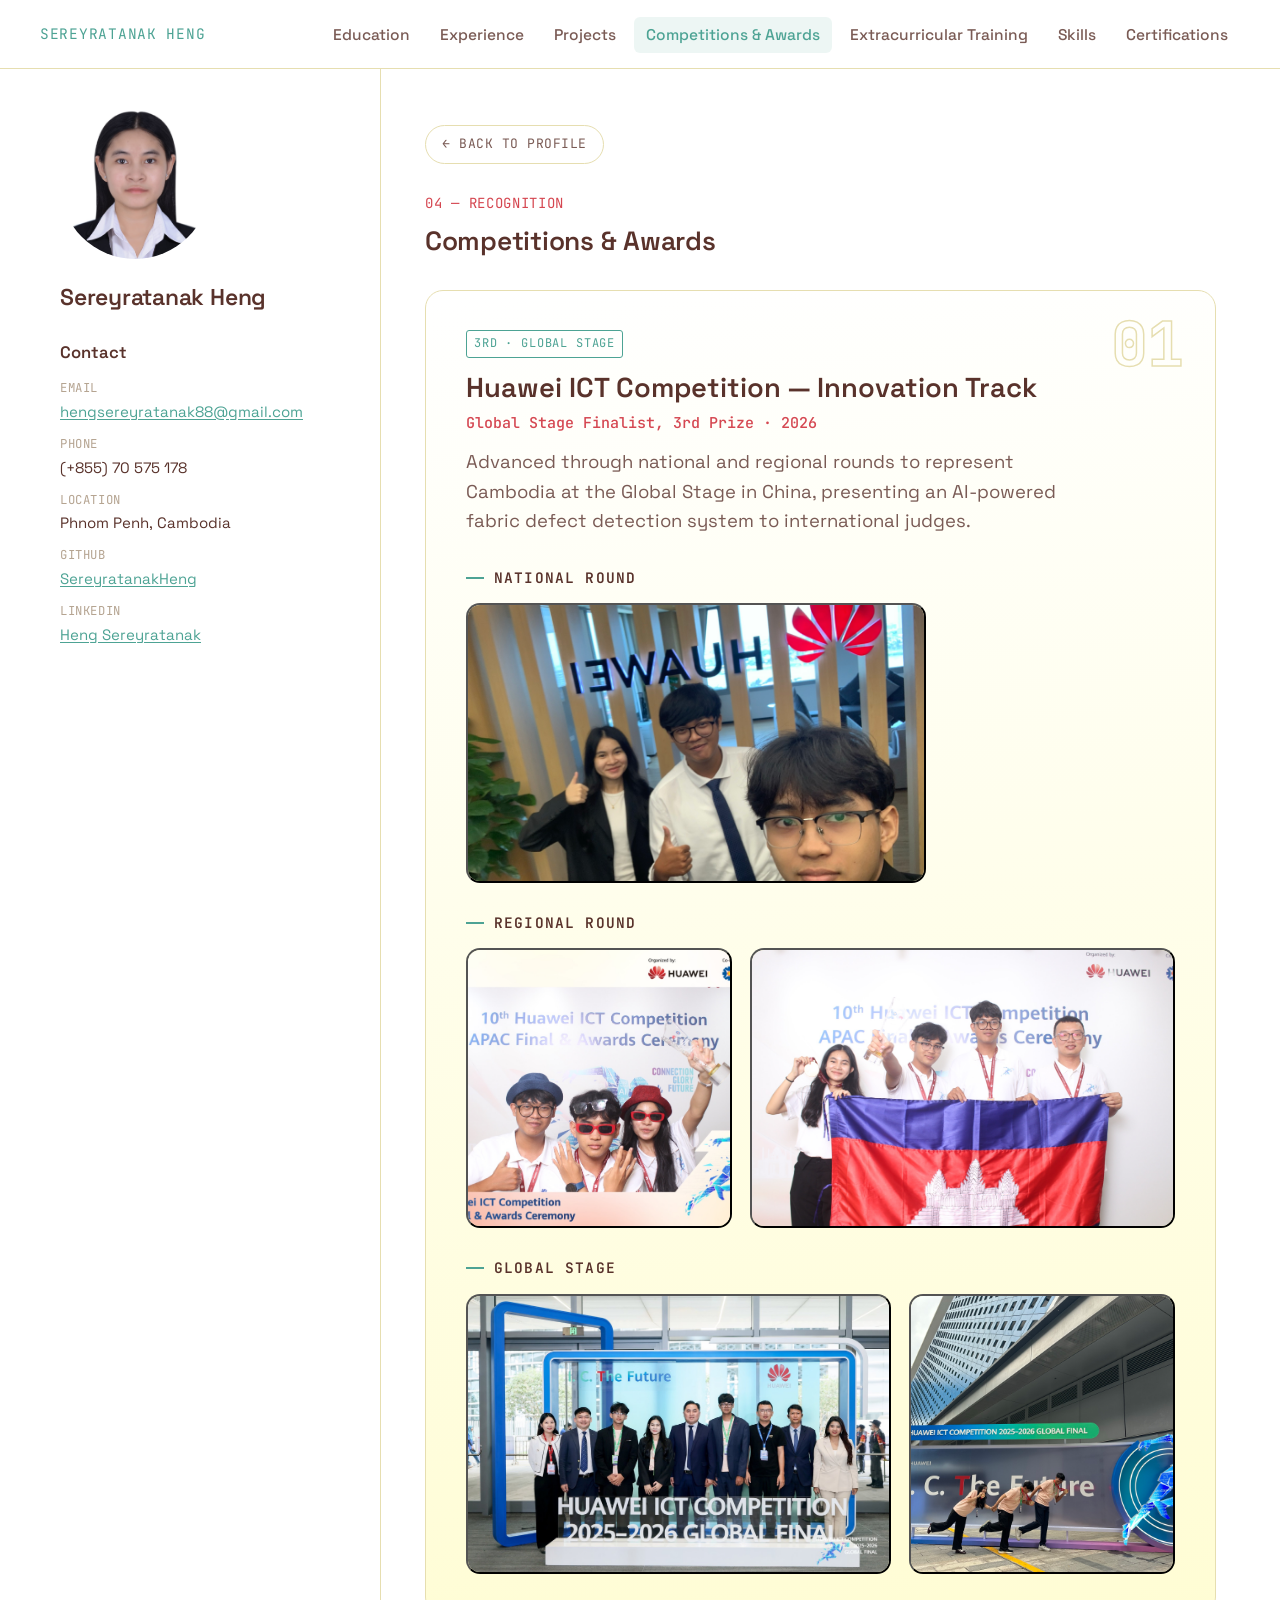
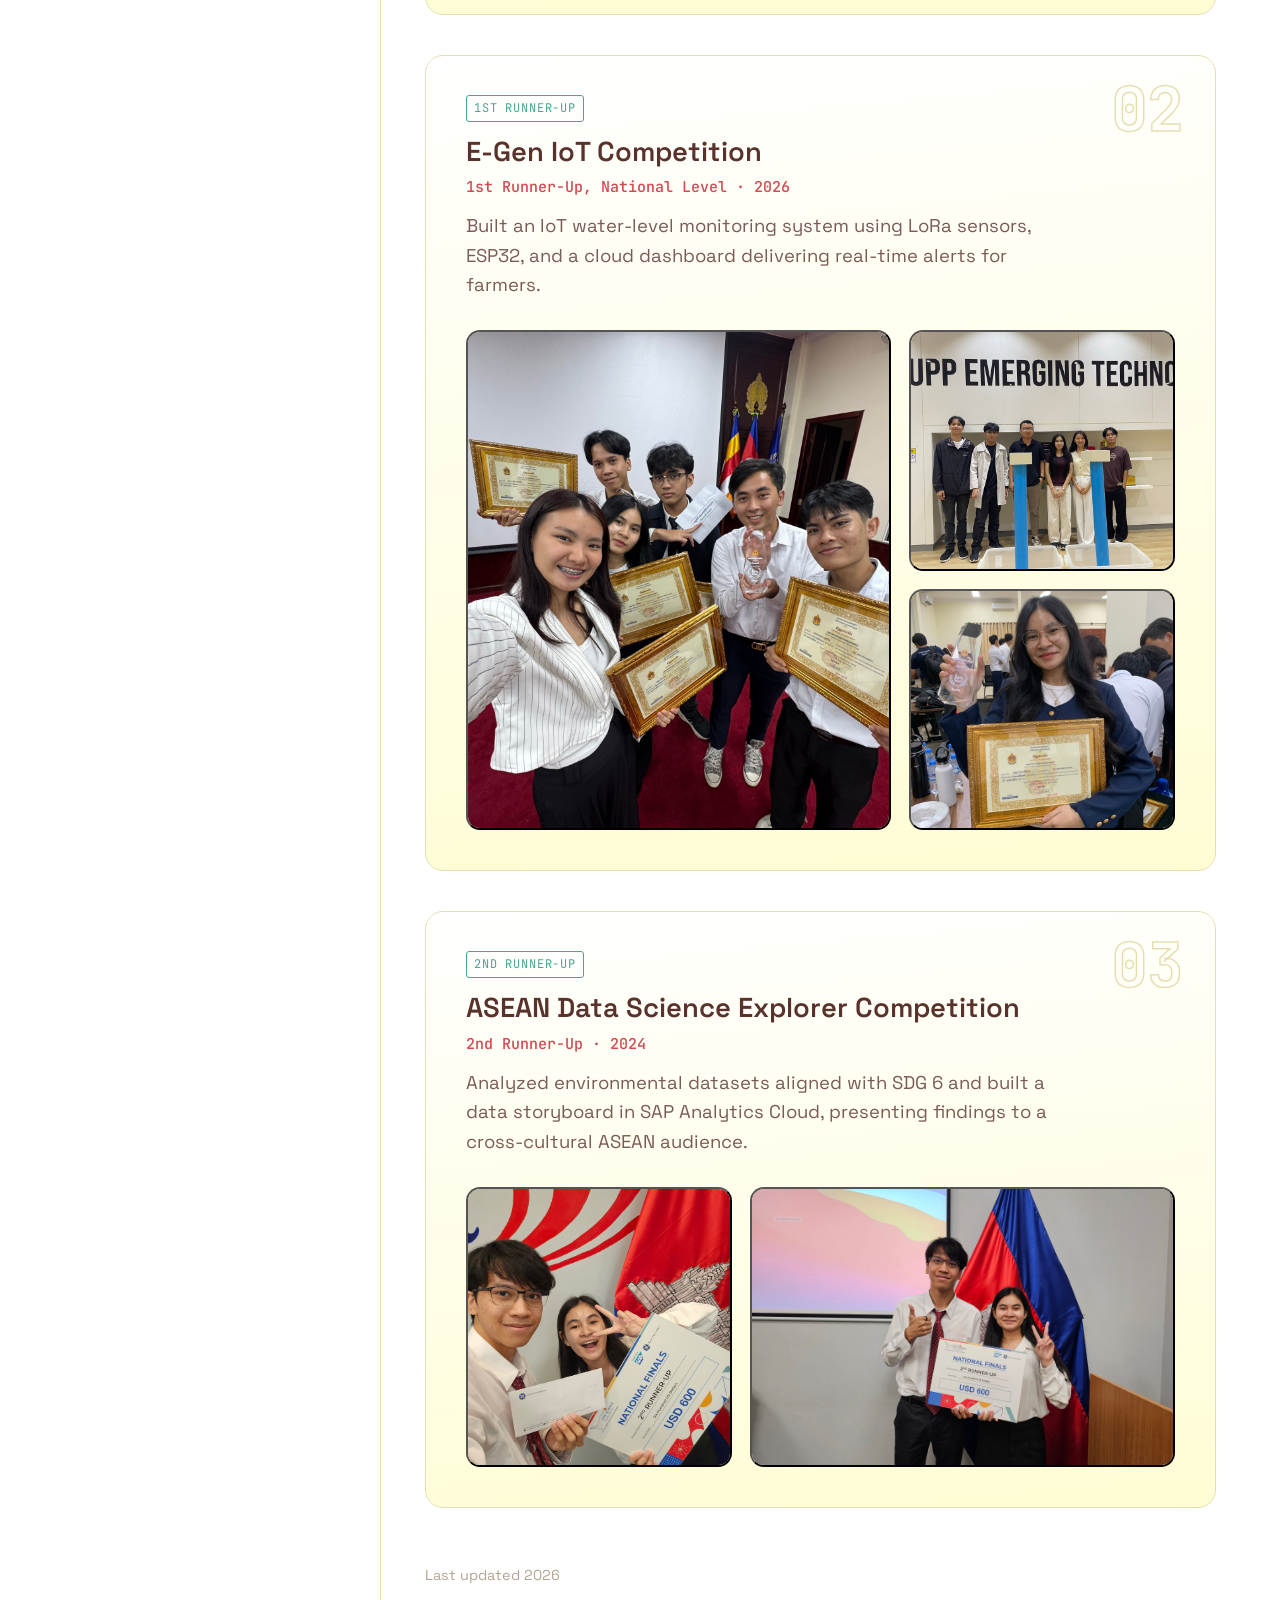
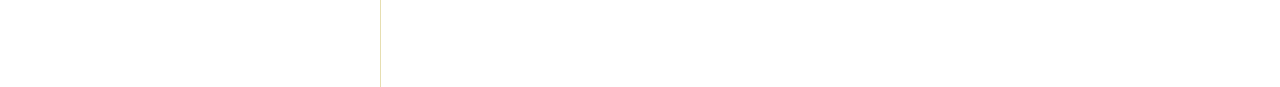
==== awards.html @ f6adc453 "Add classic multi-page resume site with award/certification galleries Adds index-classic.html plus d" ====
<!DOCTYPE html>
<html lang="en">
<head>
<meta charset="UTF-8">
<meta name="viewport" content="width=device-width, initial-scale=1.0">
<title>Competitions &amp; Awards — Sereyratanak Heng</title>
<link rel="preconnect" href="https://fonts.googleapis.com">
<link rel="preconnect" href="https://fonts.gstatic.com" crossorigin>
<link href="https://fonts.googleapis.com/css2?family=Space+Grotesk:wght@300;400;500;600;700&family=JetBrains+Mono:wght@400;500;700&display=swap" rel="stylesheet">
<style>
  :root{
    --bg: #ffffff;
    --surface: #FFFCC7;
    --line: #E6DEB0;
    --text: #59322B;
    --text-muted: #7A5B55;
    --gold: #4DA394;
    --teal: #D54751;
    --highlight: #EF9A48;
  }

  *{ box-sizing: border-box; }

  body{
    margin: 0;
    background: var(--bg);
    color: var(--text);
    font-family: 'Space Grotesk', sans-serif;
    line-height: 1.6;
    font-size: 17.5px;
    -webkit-font-smoothing: antialiased;
  }

  a{ color: var(--teal); text-decoration: none; }
  a:hover{ text-decoration: underline; }

  h1, h2, h3{ font-family: 'Space Grotesk', sans-serif; font-weight: 600; letter-spacing: -0.01em; }

  /* ---------- TOP HEADER ---------- */
  header{
    position: sticky;
    top: 0;
    z-index: 100;
    background: #ffffff;
    border-bottom: 1px solid var(--line);
  }
  .header-inner{
    max-width: none;
    padding: 20px 40px;
    display: flex;
    align-items: center;
    justify-content: space-between;
  }
  .header-mark{
    font-family: 'JetBrains Mono', monospace;
    font-size: 14.5px;
    color: var(--gold);
    letter-spacing: 0.05em;
  }
  .header-nav{ display: flex; gap: 6px; list-style: none; margin: 0; padding: 0; flex-wrap: wrap; justify-content: flex-end; }
  .header-nav a{
    font-size: 15.5px;
    color: var(--text-muted);
    text-decoration: none;
    padding: 8px 12px;
    border-radius: 6px;
    font-weight: 500;
    transition: color .2s, background .2s;
    white-space: nowrap;
  }
  .header-nav a:hover{ color: var(--text); background: var(--surface); }
  .header-nav a.active{ color: var(--gold); background: rgba(77,163,148,0.10); }
  .header-toggle{
    display: none;
    background: none;
    border: 1px solid var(--line);
    color: var(--text);
    border-radius: 6px;
    padding: 8px 12px;
    font-size: 15.5px;
  }
  @media (max-width: 900px){
    .header-nav{
      position: fixed; top: 60px; left: 0; right: 0; bottom: 0;
      background: #ffffff; flex-direction: column; padding: 24px;
      transform: translateX(100%); transition: transform .25s ease;
    }
    .header-nav.open{ transform: translateX(0); }
    .header-nav a{ font-size: 20px; padding: 14px 0; border-bottom: 1px solid var(--line); border-radius: 0; }
    .header-toggle{ display: block; }
  }

  .layout{
    display: flex;
    max-width: none;
    padding: 0 40px;
    align-items: flex-start;
  }

  /* ---------- SIDEBAR ---------- */
  .sidebar{
    width: 300px;
    flex-shrink: 0;
    padding: 40px 8px 56px 20px;
    position: sticky;
    top: 61px;
    align-self: flex-start;
    max-height: calc(100vh - 61px);
    overflow-y: auto;
  }

  .sidebar img{
    width: 150px; height: 150px;
    border-radius: 50%;
    object-fit: cover;
    display: block;
    margin-bottom: 20px;
  }

  .sidebar .photo-placeholder{
    width: 150px; height: 150px;
    border-radius: 50%;
    background: var(--surface);
    border: 1px solid var(--line);
    color: #B5A491;
    display: flex; align-items: center; justify-content: center;
    text-align: center; font-size: 0.86rem;
    margin-bottom: 20px;
  }

  .sidebar h1{ font-size: 1.43rem; margin: 0 0 24px; }
  .sidebar .role{ color: var(--text-muted); font-size: 0.97rem; margin-bottom: 24px; }

  .sidebar .contact-heading{
    font-family: 'Space Grotesk', sans-serif;
    font-size: 1.04rem;
    font-weight: 600;
    color: var(--text);
    margin-bottom: 12px;
  }

  .sidebar .contact-list{ list-style: none; padding: 0; margin: 0; font-size: 0.94rem; }
  .sidebar .contact-list li{ margin-bottom: 10px; }
  .sidebar .contact-list span{
    display: block; font-family: 'JetBrains Mono', monospace;
    color: #B5A491; font-size: 0.77rem; text-transform: uppercase;
    letter-spacing: 0.05em; margin-bottom: 2px;
  }
  .sidebar .contact-list a{
    color: var(--gold);
    text-decoration: underline;
    text-underline-offset: 2px;
    overflow-wrap: break-word;
  }
  .sidebar .contact-list a:hover{
    color: var(--teal);
  }

  /* ---------- DIVIDER ---------- */
  .divider{
    width: 1px;
    align-self: stretch;
    background: var(--line);
    margin-left: 40px;
    flex-shrink: 0;
  }

  /* ---------- MAIN ---------- */
  main{
    flex: 1; min-width: 0;
    padding: 56px 24px 100px 44px;
  }

  section{ margin-bottom: 56px; }

  .section-head{ margin-bottom: 28px; }
  .section-head .index{
    font-family: 'JetBrains Mono', monospace; font-size: 14px;
    color: var(--teal); letter-spacing: 0.05em;
  }
  .section-head h2{ font-size: 1.65rem; margin: 6px 0 0; }

  /* ---------- AWARDS DETAIL LIST ---------- */
  .award-list{ display: flex; flex-direction: column; gap: 40px; max-width: 960px; }

  .award-card{
    position: relative;
    padding: 36px 40px 40px;
    border: 1px solid var(--line);
    border-radius: 18px;
    background: linear-gradient(175deg, #ffffff 0%, var(--surface) 130%);
    overflow: hidden;
  }

  .award-num{
    position: absolute;
    top: 22px; right: 32px;
    font-family: 'JetBrains Mono', monospace;
    font-size: 61.5px; font-weight: 700; line-height: 1;
    letter-spacing: -0.02em;
    color: transparent;
    -webkit-text-stroke: 1.5px var(--line);
    user-select: none; pointer-events: none;
  }

  .award-card-body{ position: relative; max-width: 640px; }

  .award-card-badge{
    display: inline-block;
    font-family: 'JetBrains Mono', monospace;
    font-size: 12px; letter-spacing: 0.07em; text-transform: uppercase;
    color: var(--gold); border: 1px solid var(--gold);
    border-radius: 3px; padding: 3px 7px; margin-bottom: 12px;
  }
  .award-card h4{
    font-family: 'Space Grotesk', sans-serif;
    font-size: 1.71rem; font-weight: 600;
    margin: 0 0 6px; line-height: 1.3;
  }
  .award-card .award-card-meta{
    font-family: 'JetBrains Mono', monospace;
    font-size: 15px; color: var(--teal); font-weight: 500; margin-bottom: 12px;
  }
  .award-card .award-card-desc{ color: var(--text-muted); font-size: 18.5px; max-width: 600px; margin: 0; }

  .award-rounds{ position: relative; display: flex; flex-direction: column; gap: 28px; margin-top: 30px; }
  .award-round-label{
    display: flex; align-items: center; gap: 10px;
    font-family: 'JetBrains Mono', monospace;
    font-size: 14.5px; letter-spacing: 0.08em; text-transform: uppercase;
    color: var(--text); font-weight: 600; margin-bottom: 14px;
  }
  .award-round-label::before{
    content: ''; width: 18px; height: 2px; background: var(--gold); flex-shrink: 0;
  }

  .award-gallery{ display: grid; gap: 18px; }

  .award-gallery--pair{ grid-template-columns: 1.6fr 1fr; height: 280px; }
  .award-gallery--pair.is-reverse{ grid-template-columns: 1fr 1.6fr; }
  .award-gallery--single{ grid-template-columns: 1fr; height: 280px; max-width: 460px; }

  .award-gallery--trio{
    grid-template-columns: 1.6fr 1fr;
    grid-template-rows: repeat(2, 1fr);
    height: 500px;
  }
  .award-gallery--trio .award-photo:first-child{ grid-row: 1 / span 2; }

  .award-photo{
    position: relative;
    width: 100%; height: 100%;
    border-radius: 14px;
    background: var(--surface); overflow: hidden;
    padding: 0; cursor: zoom-in;
    transition: box-shadow .25s, transform .25s;
  }
  .award-photo img{
    width: 100%; height: 100%; object-fit: cover; display: block;
    transition: transform .5s cubic-bezier(.2,.7,.3,1);
  }
  .award-photo::after{
    content: '';
    position: absolute; inset: 0;
    background: linear-gradient(180deg, rgba(20,23,28,0) 55%, rgba(20,23,28,0.38) 100%);
    opacity: 0; transition: opacity .25s;
  }
  .award-photo:hover, .award-photo:focus-visible{
    box-shadow: 0 14px 30px rgba(89,50,43,0.16);
    transform: translateY(-4px);
  }
  .award-photo:hover img, .award-photo:focus-visible img{ transform: scale(1.07); }
  .award-photo:hover::after, .award-photo:focus-visible::after{ opacity: 1; }
  .award-photo:focus{ outline: none; }
  .award-photo:focus-visible{ outline: 2px solid var(--gold); outline-offset: 2px; }

  @media (max-width: 640px){
    .award-card{ padding: 26px 22px 30px; border-radius: 14px; }
    .award-num{ font-size: 42px; top: 16px; right: 20px; }
    .award-gallery, .award-gallery--pair, .award-gallery--pair.is-reverse, .award-gallery--trio, .award-gallery--single{
      grid-template-columns: 1fr; grid-template-rows: none; height: auto; gap: 10px; max-width: none;
    }
    .award-gallery--trio .award-photo:first-child{ grid-row: auto; }
    .award-photo{ aspect-ratio: 4 / 3; height: auto; }
  }

  /* ---------- LIGHTBOX ---------- */
  .lightbox{
    position: fixed; inset: 0; z-index: 200;
    background: rgba(20,23,28,0.90);
    display: none; align-items: center; justify-content: center;
    padding: 56px 76px;
  }
  .lightbox.open{ display: flex; }
  .lightbox-inner{ max-width: 1080px; width: 100%; }
  .lightbox-inner img{
    width: 100%; max-height: calc(100vh - 190px);
    object-fit: contain; display: block;
    background: #fff; border-radius: 4px;
  }
  .lightbox-caption{ text-align: center; margin-top: 16px; }
  .lightbox-caption .lb-title{
    font-family: 'Space Grotesk', sans-serif; font-size: 1.16rem;
    color: #fff; display: block;
  }
  .lightbox-caption .lb-meta{
    font-size: 14px; color: #C3C8D0; display: block; margin-top: 4px;
  }
  .lightbox button{
    position: absolute; background: none; cursor: pointer;
    border: 1px solid rgba(255,255,255,0.35); color: #fff;
    border-radius: 6px; line-height: 1;
  }
  .lightbox button:hover{ border-color: #fff; background: rgba(255,255,255,0.08); }
  .lightbox-close{ top: 18px; right: 22px; width: 38px; height: 38px; font-size: 21px; }
  .lightbox-prev, .lightbox-next{ top: 50%; transform: translateY(-50%); width: 40px; height: 54px; font-size: 22px; }
  .lightbox-prev{ left: 20px; }
  .lightbox-next{ right: 20px; }
  .lightbox-count{
    position: absolute; top: 24px; left: 24px;
    font-family: 'JetBrains Mono', monospace; font-size: 12.5px;
    color: #C3C8D0; letter-spacing: 0.05em;
  }
  body.lb-open{ overflow: hidden; }

  @media (max-width: 620px){
    .lightbox{ padding: 64px 14px 90px; }
    .lightbox-prev, .lightbox-next{ top: auto; bottom: 22px; transform: none; width: 46px; height: 40px; }
    .lightbox-prev{ left: 50%; margin-left: -52px; }
    .lightbox-next{ right: 50%; margin-right: -52px; }
    .lightbox-inner img{ max-height: calc(100vh - 260px); }
  }

  /* ---------- DETAIL PAGE ---------- */
  .back-link{
    display: inline-flex; align-items: center; gap: 8px;
    margin-bottom: 28px; padding: 8px 16px;
    border: 1px solid var(--line); border-radius: 999px;
    font-family: 'JetBrains Mono', monospace;
    font-size: 13px; color: var(--text-muted);
    letter-spacing: 0.04em; text-decoration: none;
    transition: border-color .2s, color .2s, background .2s;
  }
  .back-link:hover{
    border-color: var(--gold); color: var(--gold); background: var(--surface);
    text-decoration: none;
  }
  .page-intro{
    margin: 0 0 36px; max-width: 620px;
    color: var(--text-muted); font-size: 16.5px;
  }

  footer{ color: #B5A491; font-size: 0.9rem; margin-top: 10px; }

  @media (max-width: 760px){
    .header-inner{ padding: 16px 20px; }
    .layout{ flex-direction: column; padding: 0; }
    .divider{ display: none; }
    .sidebar{
      width: 100%; position: static;
      padding: 32px 20px 24px; border-bottom: 1px solid var(--line);
    }
    main{ padding: 32px 20px 60px; }
  }
</style>
</head>
<body>

<header>
  <div class="header-inner">
    <div class="header-mark"><a href="index-classic.html" style="color:inherit">SEREYRATANAK HENG</a></div>
    <button class="header-toggle" id="headerToggle" aria-label="Toggle navigation">&#9776;</button>
    <ul class="header-nav" id="headerNav">
      <li><a href="education.html">Education</a></li>
      <li><a href="experience.html">Experience</a></li>
      <li><a href="projects.html">Projects</a></li>
      <li><a href="awards.html" class="active" aria-current="page">Competitions &amp; Awards</a></li>
      <li><a href="training.html">Extracurricular Training</a></li>
      <li><a href="skills.html">Skills</a></li>
      <li><a href="certifications.html">Certifications</a></li>
    </ul>
  </div>
</header>

<div class="layout">

  <aside class="sidebar">
    <!-- Replace src below with your photo, e.g. "photo.jpg" placed in the same folder -->
    <img src="photo.jpg" alt="Sereyratanak Heng" onerror="this.style.display='none'; this.nextElementSibling.style.display='flex';">
    <div class="photo-placeholder" style="display:none;">Add photo.jpg<br>to this folder</div>

    <h1>Sereyratanak Heng</h1>

    <div class="contact-heading">Contact</div>
    <ul class="contact-list">
      <li><span>Email</span><a href="mailto:hengsereyratanak88@gmail.com">hengsereyratanak88<wbr>@gmail.com</a></li>
      <li><span>Phone</span>(+855) 70 575 178</li>
      <li><span>Location</span>Phnom Penh, Cambodia</li>
      <li><span>GitHub</span><a href="https://github.com/SereyratanakHeng" target="_blank" rel="noopener">SereyratanakHeng</a></li>
      <li><span>LinkedIn</span><a href="https://linkedin.com/in/heng-sereyratanak" target="_blank" rel="noopener">Heng Sereyratanak</a></li>
    </ul>
  </aside>

  <div class="divider"></div>

  <main>

    <a class="back-link" href="index-classic.html">&#8592; BACK TO PROFILE</a>

    <section id="awards">
      <div class="section-head">
        <div class="index">04 — RECOGNITION</div>
        <h2>Competitions &amp; Awards</h2>
      </div>

      <div class="award-list">

        <div class="award-card">
          <div class="award-num">01</div>
          <div class="award-card-body">
            <span class="award-card-badge">3rd &middot; Global Stage</span>
            <h4>Huawei ICT Competition — Innovation Track</h4>
            <div class="award-card-meta">Global Stage Finalist, 3rd Prize · 2026</div>
            <p class="award-card-desc">Advanced through national and regional rounds to represent Cambodia at the Global Stage in China, presenting an AI-powered fabric defect detection system to international judges.</p>
          </div>
          <div class="award-rounds">
            <div class="award-round">
              <div class="award-round-label">National Round</div>
              <div class="award-gallery award-gallery--single">
                <button class="award-photo" type="button"
                  data-full="asset/awards/huawei-national-1.jpg"
                  data-title="Huawei ICT Competition — Innovation Track"
                  data-meta="National Round · 2026">
                  <img src="asset/awards/huawei-national-1.jpg" loading="lazy" alt="Huawei ICT Competition national round"
                       onerror="this.closest('.award-photo').remove()">
                </button>
              </div>
            </div>
            <div class="award-round">
              <div class="award-round-label">Regional Round</div>
              <div class="award-gallery award-gallery--pair is-reverse">
                <button class="award-photo" type="button"
                  data-full="asset/awards/huawei-regional-1.jpg"
                  data-title="Huawei ICT Competition — Innovation Track"
                  data-meta="Regional Round · 2026">
                  <img src="asset/awards/huawei-regional-1.jpg" loading="lazy" alt="Huawei ICT Competition regional round"
                       onerror="this.closest('.award-photo').remove()">
                </button>
                <button class="award-photo" type="button"
                  data-full="asset/awards/huawei-regional-2.jpg"
                  data-title="Huawei ICT Competition — Innovation Track"
                  data-meta="Regional Round · 2026">
                  <img src="asset/awards/huawei-regional-2.jpg" loading="lazy" alt="Huawei ICT Competition regional round"
                       onerror="this.closest('.award-photo').remove()">
                </button>
              </div>
            </div>
            <div class="award-round">
              <div class="award-round-label">Global Stage</div>
              <div class="award-gallery award-gallery--pair">
                <button class="award-photo" type="button"
                  data-full="asset/awards/huawei-global-1.jpg"
                  data-title="Huawei ICT Competition — Innovation Track"
                  data-meta="Global Stage · 2026">
                  <img src="asset/awards/huawei-global-1.jpg" loading="lazy" alt="Huawei ICT Competition Global Stage"
                       onerror="this.closest('.award-photo').remove()">
                </button>
                <button class="award-photo" type="button"
                  data-full="asset/awards/huawei-global-2.jpg"
                  data-title="Huawei ICT Competition — Innovation Track"
                  data-meta="Global Stage · 2026">
                  <img src="asset/awards/huawei-global-2.jpg" loading="lazy" alt="Huawei ICT Competition Global Stage"
                       onerror="this.closest('.award-photo').remove()">
                </button>
              </div>
            </div>
          </div>
        </div>

        <div class="award-card">
          <div class="award-num">02</div>
          <div class="award-card-body">
            <span class="award-card-badge">1st Runner-Up</span>
            <h4>E-Gen IoT Competition</h4>
            <div class="award-card-meta">1st Runner-Up, National Level · 2026</div>
            <p class="award-card-desc">Built an IoT water-level monitoring system using LoRa sensors, ESP32, and a cloud dashboard delivering real-time alerts for farmers.</p>
          </div>
          <div class="award-rounds">
            <div class="award-round">
              <div class="award-gallery award-gallery--trio">
                <button class="award-photo" type="button"
                  data-full="asset/awards/egen-1.jpg"
                  data-title="E-Gen IoT Competition"
                  data-meta="1st Runner-Up, National Level · 2026">
                  <img src="asset/awards/egen-1.jpg" loading="lazy" alt="E-Gen IoT Competition"
                       onerror="this.closest('.award-photo').remove()">
                </button>
                <button class="award-photo" type="button"
                  data-full="asset/awards/egen-2.jpg"
                  data-title="E-Gen IoT Competition"
                  data-meta="1st Runner-Up, National Level · 2026">
                  <img src="asset/awards/egen-2.jpg" loading="lazy" alt="E-Gen IoT Competition"
                       onerror="this.closest('.award-photo').remove()">
                </button>
                <button class="award-photo" type="button"
                  data-full="asset/awards/egen-3.jpg"
                  data-title="E-Gen IoT Competition"
                  data-meta="1st Runner-Up, National Level · 2026">
                  <img src="asset/awards/egen-3.jpg" loading="lazy" alt="E-Gen IoT Competition"
                       onerror="this.closest('.award-photo').remove()">
                </button>
              </div>
            </div>
          </div>
        </div>

        <div class="award-card">
          <div class="award-num">03</div>
          <div class="award-card-body">
            <span class="award-card-badge">2nd Runner-Up</span>
            <h4>ASEAN Data Science Explorer Competition</h4>
            <div class="award-card-meta">2nd Runner-Up · 2024</div>
            <p class="award-card-desc">Analyzed environmental datasets aligned with SDG 6 and built a data storyboard in SAP Analytics Cloud, presenting findings to a cross-cultural ASEAN audience.</p>
          </div>
          <div class="award-rounds">
            <div class="award-round">
              <div class="award-gallery award-gallery--pair is-reverse">
                <button class="award-photo" type="button"
                  data-full="asset/awards/dse-1.jpg"
                  data-title="ASEAN Data Science Explorer Competition"
                  data-meta="2nd Runner-Up · 2024">
                  <img src="asset/awards/dse-1.jpg" loading="lazy" alt="ASEAN Data Science Explorer Competition"
                       onerror="this.closest('.award-photo').remove()">
                </button>
                <button class="award-photo" type="button"
                  data-full="asset/awards/dse-2.jpg"
                  data-title="ASEAN Data Science Explorer Competition"
                  data-meta="2nd Runner-Up · 2024">
                  <img src="asset/awards/dse-2.jpg" loading="lazy" alt="ASEAN Data Science Explorer Competition"
                       onerror="this.closest('.award-photo').remove()">
                </button>
              </div>
            </div>
          </div>
        </div>

      </div>
    </section>

    <footer>Last updated 2026</footer>
  </main>

</div>

<div class="lightbox" id="lightbox" role="dialog" aria-modal="true" aria-label="Award image viewer">
  <div class="lightbox-count" id="lbCount"></div>
  <button class="lightbox-close" id="lbClose" type="button" aria-label="Close">&#10005;</button>
  <button class="lightbox-prev" id="lbPrev" type="button" aria-label="Previous award">&#8249;</button>
  <button class="lightbox-next" id="lbNext" type="button" aria-label="Next award">&#8250;</button>
  <div class="lightbox-inner">
    <img id="lbImage" src="" alt="">
    <div class="lightbox-caption">
      <span class="lb-title" id="lbTitle"></span>
      <span class="lb-meta" id="lbMeta"></span>
    </div>
  </div>
</div>
<script>
  // mobile nav toggle
  const toggle = document.getElementById('headerToggle');
  const navList = document.getElementById('headerNav');
  toggle.addEventListener('click', () => navList.classList.toggle('open'));
  navList.querySelectorAll('a').forEach(a => a.addEventListener('click', () => navList.classList.remove('open')));

  // award image lightbox
  const lb = document.getElementById('lightbox');
  const lbImage = document.getElementById('lbImage');
  const lbTitle = document.getElementById('lbTitle');
  const lbMeta = document.getElementById('lbMeta');
  const lbCount = document.getElementById('lbCount');
  let photos = [];
  let lbIndex = 0;
  let lastFocused = null;

  function collectPhotos(){
    // rebuilt on open: photos whose image failed to load remove themselves
    photos = Array.from(document.querySelectorAll('.award-photo'));
  }

  function renderAward(i){
    if(!photos.length) return;
    lbIndex = (i + photos.length) % photos.length;
    const p = photos[lbIndex].dataset;
    lbImage.src = p.full;
    lbImage.alt = p.title + ' award photo';
    lbTitle.textContent = p.title;
    lbMeta.textContent = p.meta || '';
    lbCount.textContent = String(lbIndex + 1).padStart(2, '0') + ' / ' + String(photos.length).padStart(2, '0');
  }

  function openAward(photo){
    collectPhotos();
    const i = photos.indexOf(photo);
    if(i < 0) return;
    lastFocused = document.activeElement;
    renderAward(i);
    lb.classList.add('open');
    document.body.classList.add('lb-open');
    document.getElementById('lbClose').focus();
  }

  function closeAward(){
    lb.classList.remove('open');
    document.body.classList.remove('lb-open');
    lbImage.src = '';
    if(lastFocused) lastFocused.focus();
  }

  document.addEventListener('click', e => {
    const p = e.target.closest('.award-photo');
    if(p) openAward(p);
  });
  document.getElementById('lbClose').addEventListener('click', closeAward);
  document.getElementById('lbPrev').addEventListener('click', () => renderAward(lbIndex - 1));
  document.getElementById('lbNext').addEventListener('click', () => renderAward(lbIndex + 1));
  lb.addEventListener('click', e => { if(e.target === lb) closeAward(); });

  document.addEventListener('keydown', e => {
    if(!lb.classList.contains('open')) return;
    if(e.key === 'Escape') closeAward();
    if(e.key === 'ArrowLeft') renderAward(lbIndex - 1);
    if(e.key === 'ArrowRight') renderAward(lbIndex + 1);
  });
</script>

</body>
</html>
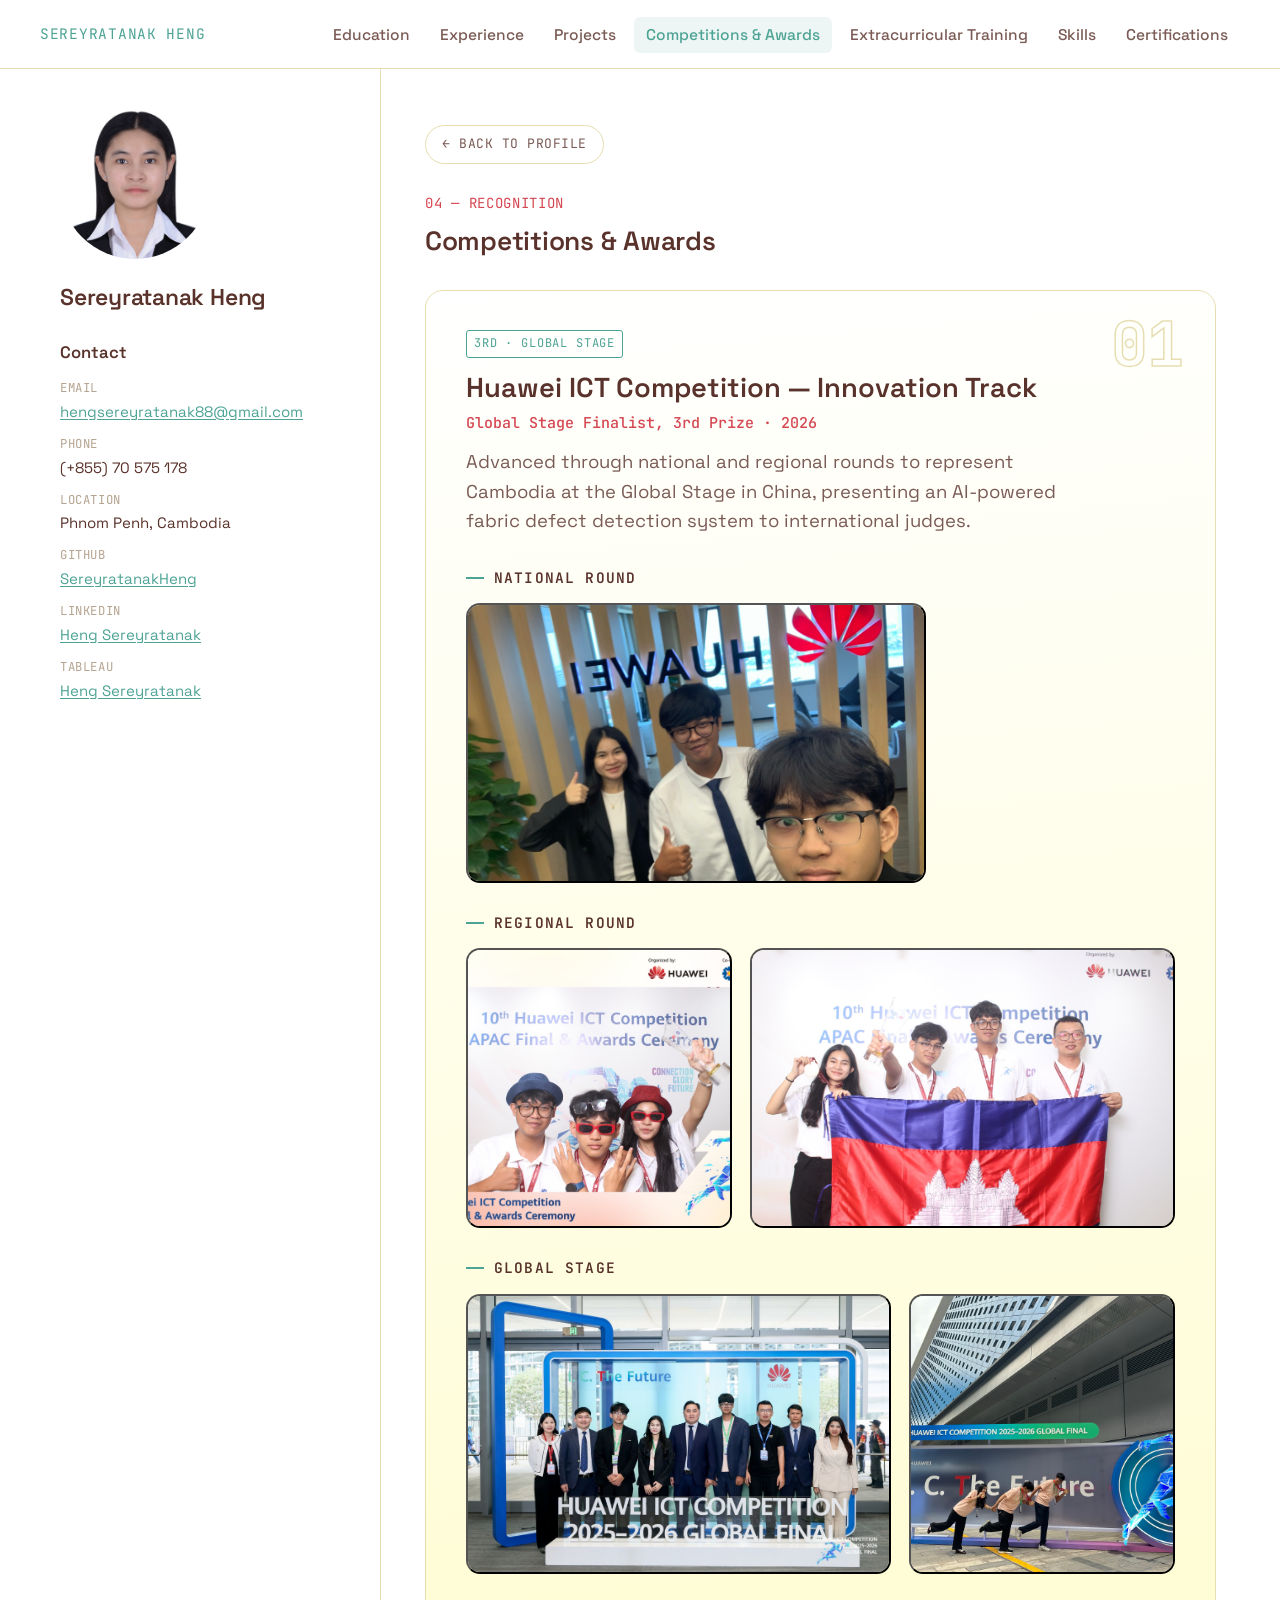
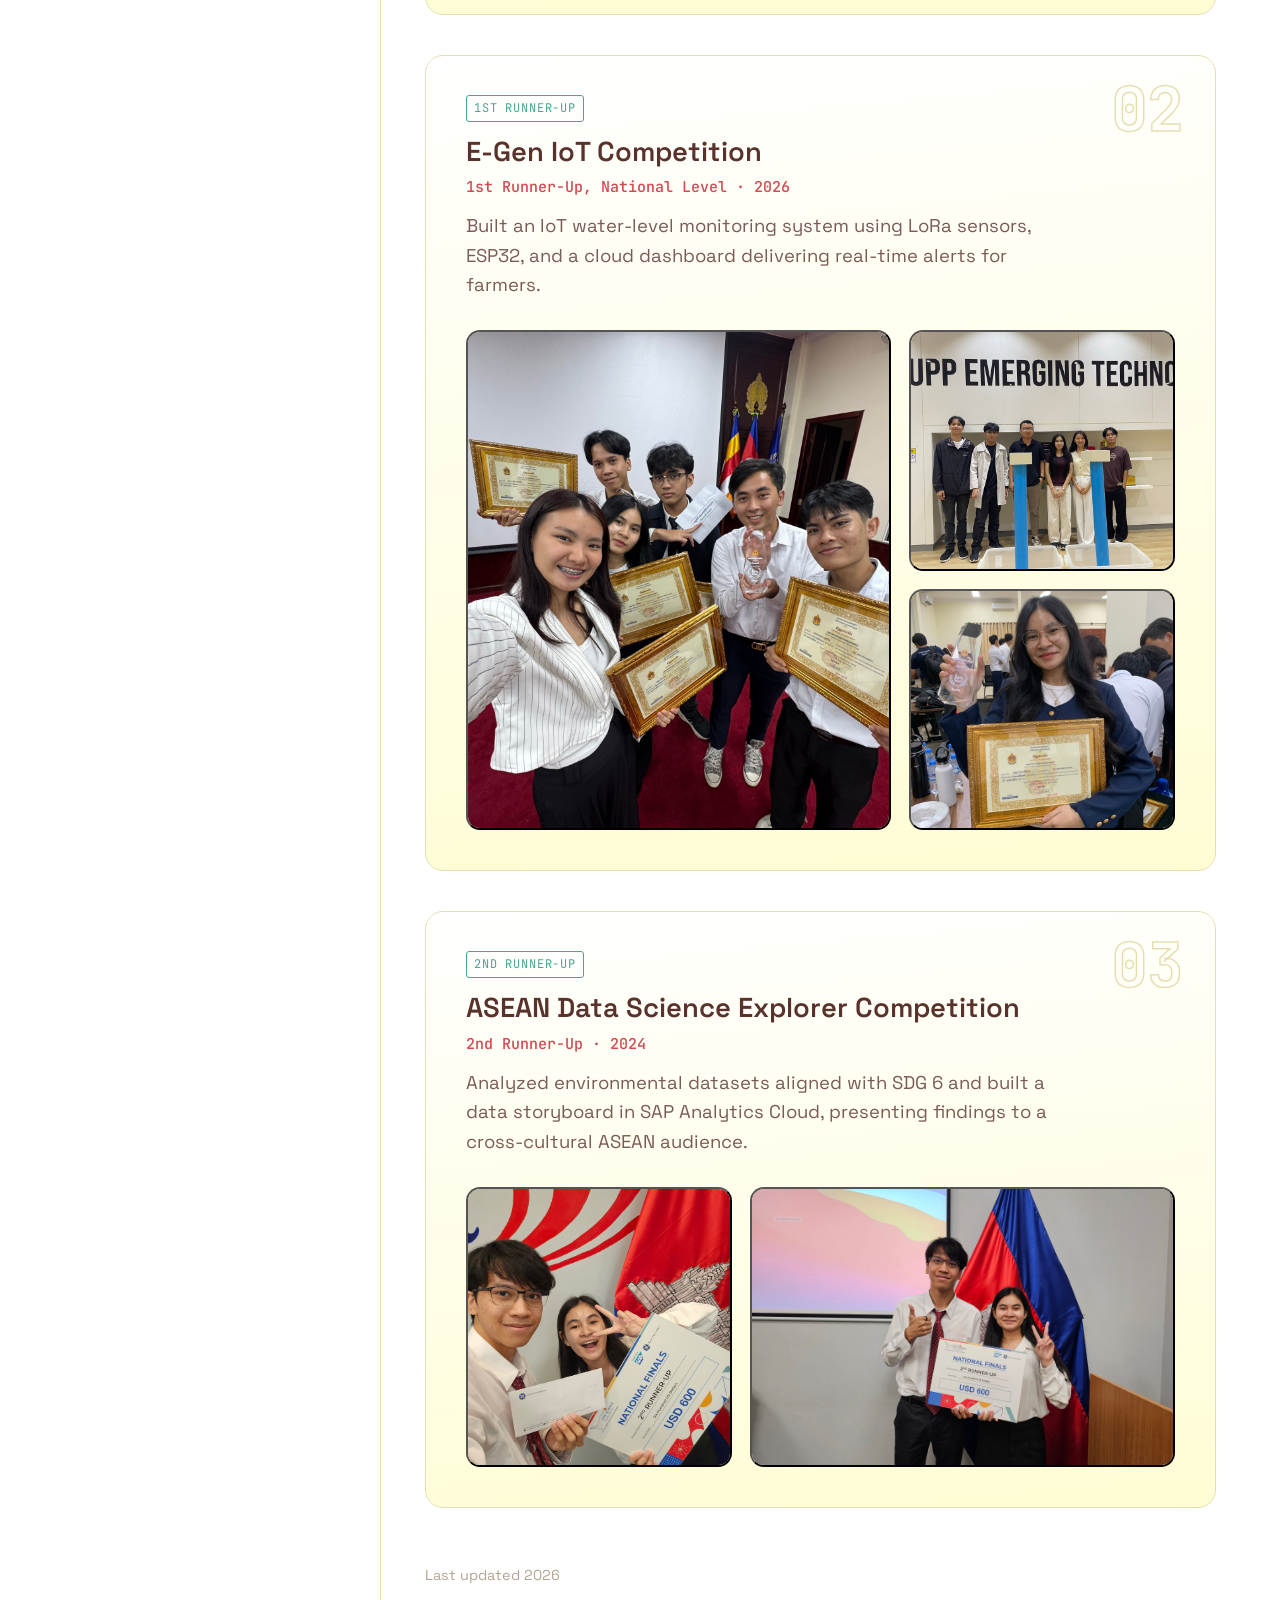
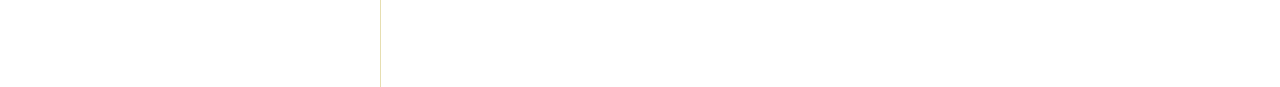
==== commit c21e08b9: "Add Tableau profile link to sidebar contact list Co-Authored-By: Claude Sonnet 5 <noreply@anthropic." ====
--- a/awards.html
+++ b/awards.html
@@ -368,7 +368,7 @@
 
 <header>
   <div class="header-inner">
-    <div class="header-mark"><a href="index-classic.html" style="color:inherit">SEREYRATANAK HENG</a></div>
+    <div class="header-mark"><a href="index.html" style="color:inherit">SEREYRATANAK HENG</a></div>
     <button class="header-toggle" id="headerToggle" aria-label="Toggle navigation">&#9776;</button>
     <ul class="header-nav" id="headerNav">
       <li><a href="education.html">Education</a></li>
@@ -398,6 +398,7 @@
       <li><span>Location</span>Phnom Penh, Cambodia</li>
       <li><span>GitHub</span><a href="https://github.com/SereyratanakHeng" target="_blank" rel="noopener">SereyratanakHeng</a></li>
       <li><span>LinkedIn</span><a href="https://linkedin.com/in/heng-sereyratanak" target="_blank" rel="noopener">Heng Sereyratanak</a></li>
+      <li><span>Tableau</span><a href="https://public.tableau.com/app/profile/sereyratanak.heng/vizzes" target="_blank" rel="noopener">Heng Sereyratanak</a></li>
     </ul>
   </aside>
 
@@ -405,7 +406,7 @@
 
   <main>
 
-    <a class="back-link" href="index-classic.html">&#8592; BACK TO PROFILE</a>
+    <a class="back-link" href="index.html">&#8592; BACK TO PROFILE</a>
 
     <section id="awards">
       <div class="section-head">
